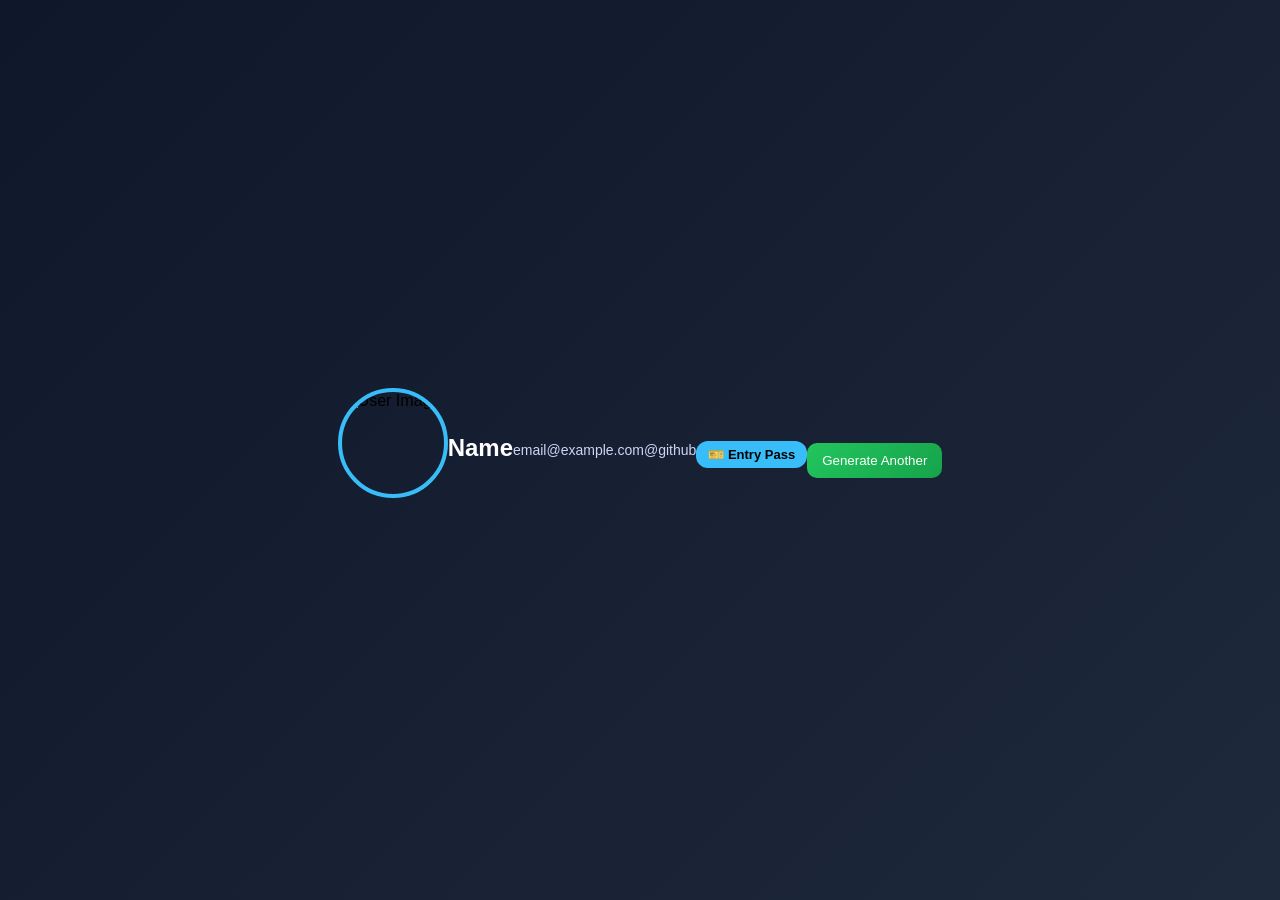
==== Conference Ticket Generator System/ticket.html @ e1d8ff83 "Practice" ====
<!DOCTYPE html>
<html lang="en">
<head>
    <meta charset="UTF-8">
    <meta name="viewport" content="width=device-width, initial-scale=1.0">
    <link rel="stylesheet" href="ticket.css">
    <title>Document</title>
</head>
<body>
    <img id="userImage" class="profile-img" src="" alt="User Image">
    <h2 id="userName">Name</h2>
    <p id="userEmail" class="email">email@example.com</p>
    <p id="userGithub" class="github">@github</p>
    <div class="divider"></div> <p class="ticket-id" id="ticketId"></p>
    <div class="badge">🎫 Entry Pass</div>
    <button class="btn" onclick="goBack()">Generate Another</button>
</body>
</html>
---- Conference Ticket Generator System/ticket.css ----
* {
  margin: 0;
  padding: 0;
  box-sizing: border-box;
  font-family: 'Poppins', sans-serif;
  }

body {
height: 100vh;
background: linear-gradient(135deg, #0f172a, #1e293b);
display: flex;
justify-content: center;
align-items: center;
}

/* Container for 3D effect */
.ticket-container {
perspective: 1000px;
}

/* Main Ticket Card */
.ticket {
width: 380px;
background: linear-gradient(135deg, #1e293b, #334155);
border-radius: 20px;
padding: 25px;
box-shadow: 0 20px 40px rgba(0,0,0,0.6);
text-align: center;
position: relative;
overflow: hidden;
transition: transform 0.4s ease;
}

.ticket:hover {
transform: rotateY(5deg) rotateX(5deg);
}

/* Glow effect */
.ticket::before {
content: "";
position: absolute;
top: -50%;
left: -50%;
width: 200%;
height: 200%;
background: radial-gradient(circle, rgba(56,189,248,0.2), transparent);
transform: rotate(25deg);
}

/* Profile Image */
.profile-img {
width: 110px;
height: 110px;
border-radius: 50%;
object-fit: cover;
border: 4px solid #38bdf8;
margin-bottom: 15px;
position: relative;
z-index: 1;
}

/* Name */
h2 {
color: #ffffff;
font-weight: 600;
margin-bottom: 5px;
}

/* Email & GitHub */
.email,
.github {
color: #cbd5f5;
font-size: 14px;
margin: 4px 0;
}

/* Divider */
.divider {
margin: 15px 0;
height: 1px;
background: linear-gradient(to right, transparent, #38bdf8, transparent);
}

/* Ticket ID */
.ticket-id {
font-size: 13px;
color: #94a3b8;
margin-bottom: 10px;
}

/* Badge */
.badge {
display: inline-block;
background: #38bdf8;
color: #000;
padding: 6px 12px;
border-radius: 12px;
font-size: 13px;
font-weight: 600;
margin-top: 8px;
}

/* Button */
.btn {
margin-top: 20px;
padding: 10px 15px;
border: none;
border-radius: 10px;
background: linear-gradient(135deg, #22c55e, #16a34a);
color: white;
cursor: pointer;
font-weight: 500;
transition: 0.3s;
}

.btn:hover {
transform: scale(1.05);
box-shadow: 0 5px 15px rgba(34,197,94,0.5);
}
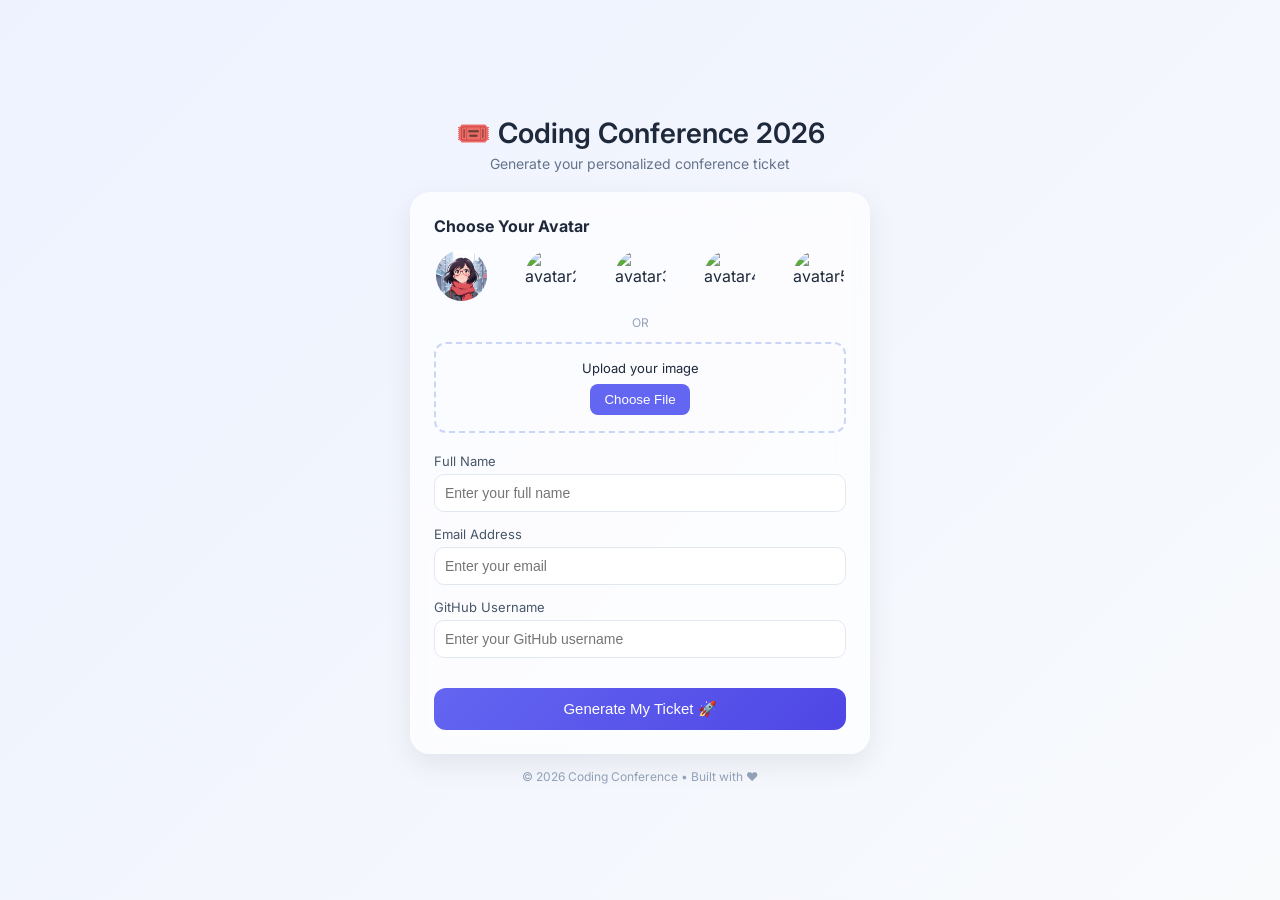
==== commit a593248c: "Practice" ====
--- a/Conference Ticket Generator System/ticket.html
+++ b/Conference Ticket Generator System/ticket.html
@@ -1,18 +1,66 @@
 <!DOCTYPE html>
 <html lang="en">
 <head>
-    <meta charset="UTF-8">
-    <meta name="viewport" content="width=device-width, initial-scale=1.0">
-    <link rel="stylesheet" href="ticket.css">
-    <title>Document</title>
+  <meta charset="UTF-8" />
+  <meta name="viewport" content="width=device-width, initial-scale=1.0"/>
+  <title>Your Conference Ticket</title>
+
+  <!-- Font -->
+  <link href="https://fonts.googleapis.com/css2?family=Inter:wght@300;400;500;600&display=swap" rel="stylesheet">
+
+  <link rel="stylesheet" href="ticket.css" />
 </head>
+
 <body>
-    <img id="userImage" class="profile-img" src="" alt="User Image">
-    <h2 id="userName">Name</h2>
-    <p id="userEmail" class="email">email@example.com</p>
-    <p id="userGithub" class="github">@github</p>
-    <div class="divider"></div> <p class="ticket-id" id="ticketId"></p>
-    <div class="badge">🎫 Entry Pass</div>
-    <button class="btn" onclick="goBack()">Generate Another</button>
+  <div class="container">
+
+    <!-- Header -->
+    <header class="header">
+      <h1>🎟️ Your Ticket</h1>
+      <p class="subtitle">Welcome to Coding Conference 2026</p>
+    </header>
+
+    <!-- Ticket Card -->
+    <div class="ticket-card">
+
+      <!-- Top Section -->
+      <div class="ticket-header">
+        <h2>Coding Conference 2026</h2>
+        <span class="badge">🎫 Entry Pass</span>
+      </div>
+
+      <!-- Divider -->
+      <div class="divider"></div>
+
+      <!-- Profile Section -->
+      <div class="profile-section">
+        <img id="userImage" class="profile-img" src="" alt="User Image">
+
+        <div class="user-info">
+          <h3 id="userName">Name</h3>
+          <p id="userEmail" class="email">email@example.com</p>
+          <p id="userGithub" class="github">@github</p>
+        </div>
+      </div>
+
+      <!-- Divider -->
+      <div class="divider"></div>
+
+      <!-- Ticket Info -->
+      <div class="ticket-info">
+        <p class="label">Ticket ID</p>
+        <p class="ticket-id" id="ticketId">#CONF12345</p>
+      </div>
+
+    </div>
+
+    <!-- Action -->
+    <button class="btn-primary" onclick="goBack()">
+      Generate Another 🔁
+    </button>
+
+  </div>
+
+  <script src="ticket.js"></script>
 </body>
 </html>
--- a/Conference Ticket Generator System/ticket.css
+++ b/Conference Ticket Generator System/ticket.css
@@ -1,119 +1,145 @@
+/* Reset */
 * {
   margin: 0;
   padding: 0;
   box-sizing: border-box;
-  font-family: 'Poppins', sans-serif;
-  }
-
-body {
-height: 100vh;
-background: linear-gradient(135deg, #0f172a, #1e293b);
-display: flex;
-justify-content: center;
-align-items: center;
 }
 
-/* Container for 3D effect */
-.ticket-container {
-perspective: 1000px;
+/* Base */
+body {
+  font-family: 'Inter', sans-serif;
+  background: linear-gradient(135deg, #eef2ff, #f8fafc);
+  min-height: 100vh;
+  display: flex;
+  justify-content: center;
+  align-items: center;
+  color: #1e293b;
 }
 
-/* Main Ticket Card */
-.ticket {
-width: 380px;
-background: linear-gradient(135deg, #1e293b, #334155);
-border-radius: 20px;
-padding: 25px;
-box-shadow: 0 20px 40px rgba(0,0,0,0.6);
-text-align: center;
-position: relative;
-overflow: hidden;
-transition: transform 0.4s ease;
+/* Container */
+.container {
+  width: 100%;
+  max-width: 420px;
+  padding: 20px;
+  text-align: center;
 }
 
-.ticket:hover {
-transform: rotateY(5deg) rotateX(5deg);
+/* Header */
+.header {
+  margin-bottom: 20px;
 }
 
-/* Glow effect */
-.ticket::before {
-content: "";
-position: absolute;
-top: -50%;
-left: -50%;
-width: 200%;
-height: 200%;
-background: radial-gradient(circle, rgba(56,189,248,0.2), transparent);
-transform: rotate(25deg);
+.header h1 {
+  font-size: 26px;
+  font-weight: 600;
 }
 
-/* Profile Image */
-.profile-img {
-width: 110px;
-height: 110px;
-border-radius: 50%;
-object-fit: cover;
-border: 4px solid #38bdf8;
-margin-bottom: 15px;
-position: relative;
-z-index: 1;
+.subtitle {
+  font-size: 14px;
+  color: #64748b;
+  margin-top: 5px;
 }
 
-/* Name */
-h2 {
-color: #ffffff;
-font-weight: 600;
-margin-bottom: 5px;
+/* Ticket Card */
+.ticket-card {
+  background: rgba(255, 255, 255, 0.7);
+  backdrop-filter: blur(14px);
+  border-radius: 20px;
+  padding: 24px;
+  box-shadow: 0 10px 30px rgba(0, 0, 0, 0.08);
+  text-align: left;
 }
 
-/* Email & GitHub */
-.email,
-.github {
-color: #cbd5f5;
-font-size: 14px;
-margin: 4px 0;
+/* Ticket Header */
+.ticket-header {
+  display: flex;
+  justify-content: space-between;
+  align-items: center;
+}
+
+.ticket-header h2 {
+  font-size: 18px;
+}
+
+/* Badge */
+.badge {
+  background: #6366f1;
+  color: white;
+  padding: 4px 10px;
+  font-size: 12px;
+  border-radius: 20px;
 }
 
 /* Divider */
 .divider {
-margin: 15px 0;
-height: 1px;
-background: linear-gradient(to right, transparent, #38bdf8, transparent);
+  height: 1px;
+  background: #e2e8f0;
+  margin: 16px 0;
 }
 
-/* Ticket ID */
-.ticket-id {
-font-size: 13px;
-color: #94a3b8;
-margin-bottom: 10px;
+/* Profile Section */
+.profile-section {
+  display: flex;
+  align-items: center;
+  gap: 14px;
 }
 
-/* Badge */
-.badge {
-display: inline-block;
-background: #38bdf8;
-color: #000;
-padding: 6px 12px;
-border-radius: 12px;
-font-size: 13px;
-font-weight: 600;
-margin-top: 8px;
+/* Image */
+.profile-img {
+  width: 70px;
+  height: 70px;
+  border-radius: 50%;
+  object-fit: cover;
+  border: 2px solid #6366f1;
+}
+
+/* User Info */
+.user-info h3 {
+  font-size: 16px;
+}
+
+.email {
+  font-size: 13px;
+  color: #64748b;
+}
+
+.github {
+  font-size: 13px;
+  color: #4f46e5;
+}
+
+/* Ticket Info */
+.ticket-info {
+  text-align: center;
+}
+
+.label {
+  font-size: 12px;
+  color: #94a3b8;
+}
+
+.ticket-id {
+  font-size: 18px;
+  font-weight: 600;
+  margin-top: 5px;
+  letter-spacing: 1px;
 }
 
 /* Button */
-.btn {
-margin-top: 20px;
-padding: 10px 15px;
-border: none;
-border-radius: 10px;
-background: linear-gradient(135deg, #22c55e, #16a34a);
-color: white;
-cursor: pointer;
-font-weight: 500;
-transition: 0.3s;
+.btn-primary {
+  margin-top: 18px;
+  width: 100%;
+  padding: 12px;
+  border-radius: 12px;
+  border: none;
+  background: linear-gradient(135deg, #6366f1, #4f46e5);
+  color: white;
+  font-size: 15px;
+  cursor: pointer;
+  transition: 0.3s ease;
 }
 
-.btn:hover {
-transform: scale(1.05);
-box-shadow: 0 5px 15px rgba(34,197,94,0.5);
-}
+.btn-primary:hover {
+  transform: translateY(-1px);
+  box-shadow: 0 8px 20px rgba(99, 102, 241, 0.3);
+}
